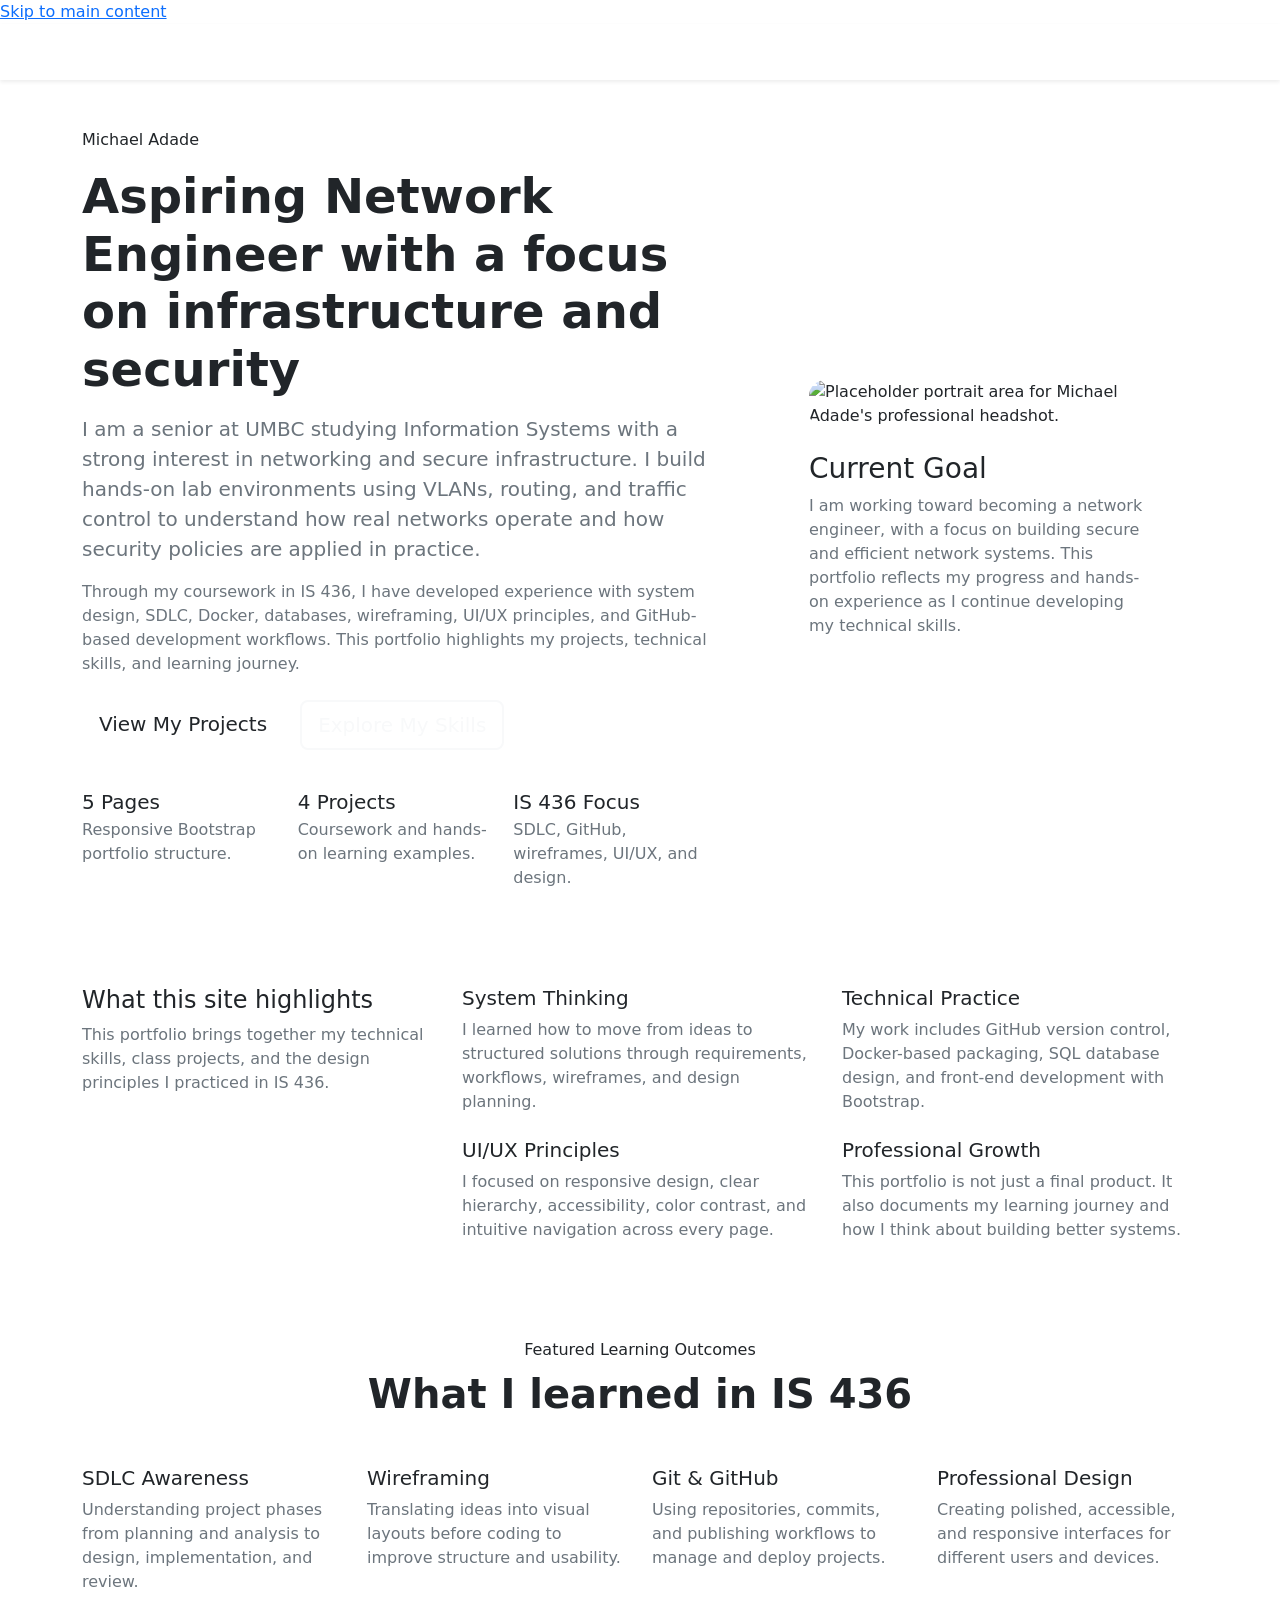
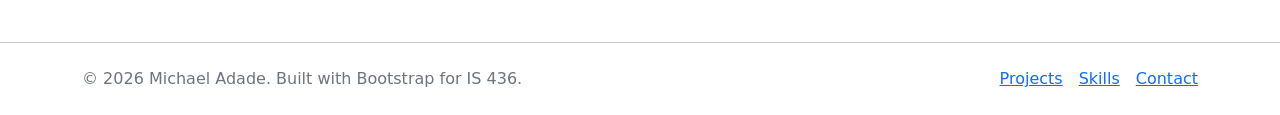
==== index.html @ cfefa36c "Add files via upload" ====
<!DOCTYPE html>
<html lang="en">
<head>
  <meta charset="UTF-8">
  <meta name="viewport" content="width=device-width, initial-scale=1.0">
  <title>Michael Adade | Portfolio</title>
  <meta name="description" content="Professional portfolio for Michael Adade showcasing skills, projects, and IS 436 learning outcomes.">
  <link href="https://cdn.jsdelivr.net/npm/bootstrap@5.3.3/dist/css/bootstrap.min.css" rel="stylesheet">
  <link rel="preconnect" href="https://fonts.googleapis.com">
  <link rel="preconnect" href="https://fonts.gstatic.com" crossorigin>
  <link href="https://fonts.googleapis.com/css2?family=Inter:wght@400;500;600;700;800&display=swap" rel="stylesheet">
  <link rel="stylesheet" href="assets/css/styles.css">
</head>
<body>
  <a class="skip-link" href="#main-content">Skip to main content</a>
  <nav class="navbar navbar-expand-lg navbar-dark sticky-top shadow-sm custom-nav" aria-label="Primary navigation">
    <div class="container">
      <a class="navbar-brand fw-bold" href="index.html">Michael Adade</a>
      <button class="navbar-toggler" type="button" data-bs-toggle="collapse" data-bs-target="#navMenu" aria-controls="navMenu" aria-expanded="false" aria-label="Toggle navigation">
        <span class="navbar-toggler-icon"></span>
      </button>
      <div class="collapse navbar-collapse" id="navMenu">
        <ul class="navbar-nav ms-auto align-items-lg-center gap-lg-2">
          <li class="nav-item"><a class="nav-link active" href="index.html">Home</a></li>
          <li class="nav-item"><a class="nav-link" href="about.html">About</a></li>
          <li class="nav-item"><a class="nav-link" href="portfolio.html">Projects</a></li>
          <li class="nav-item"><a class="nav-link" href="skills.html">Skills & Resume</a></li>
          <li class="nav-item"><a class="nav-link" href="contact.html">Contact</a></li>
        </ul>
      </div>
    </div>
  </nav>

  <main id="main-content">
    <section class="hero-section py-5 py-lg-6">
      <div class="container">
        <div class="row align-items-center g-4 g-lg-5">
          <div class="col-lg-7">
            <span class="eyebrow">Michael Adade</span>
            <h1 class="display-5 fw-bold mt-3">Aspiring Network Engineer with a focus on infrastructure and security</h1>
            <p class="lead text-secondary mt-3">I am a senior at UMBC studying Information Systems with a strong interest in networking and secure infrastructure. I build hands-on lab environments using VLANs, routing, and traffic control to understand how real networks operate and how security policies are applied in practice.</p> 
            <p class="text-secondary"> 
              Through my coursework in IS 436, I have developed experience with system design, SDLC, Docker, databases, wireframing, UI/UX principles, and GitHub-based development workflows. This portfolio highlights my projects, technical skills, and learning journey. 
            </p>

            <div class="d-flex flex-wrap gap-3 mt-4">
              <a href="portfolio.html" class="btn btn-brand btn-lg">View My Projects</a>
              <a href="skills.html" class="btn btn-outline-light btn-lg border-2">Explore My Skills</a>
            </div>
            <div class="hero-metrics row row-cols-1 row-cols-sm-3 g-3 mt-4">
              <div class="col">
                <div class="metric-card h-100">
                  <h2 class="h5 mb-1">5 Pages</h2>
                  <p class="mb-0 text-secondary">Responsive Bootstrap portfolio structure.</p>
                </div>
              </div>
              <div class="col">
                <div class="metric-card h-100">
                  <h2 class="h5 mb-1">4 Projects</h2>
                  <p class="mb-0 text-secondary">Coursework and hands-on learning examples.</p>
                </div>
              </div>
              <div class="col">
                <div class="metric-card h-100">
                  <h2 class="h5 mb-1">IS 436 Focus</h2>
                  <p class="mb-0 text-secondary">SDLC, GitHub, wireframes, UI/UX, and design.</p>
                </div>
              </div>
            </div>
          </div>
          <div class="col-lg-5">
            <div class="profile-panel p-4 p-lg-5">
              <img src="assets/img/profile-placeholder.svg" class="img-fluid rounded-4 mb-4" alt="Placeholder portrait area for Michael Adade's professional headshot.">
              <h2 class="h3">Current Goal</h2>
              <p class="text-secondary mb-0">I am working toward becoming a network engineer, with a focus on building secure and efficient network systems. This portfolio reflects my progress and hands-on experience as I continue developing my technical skills.</p>
            </div>
          </div>
        </div>
      </div>
    </section>

    <section class="py-5 bg-panel">
      <div class="container">
        <div class="row g-4 align-items-stretch">
          <div class="col-lg-4">
            <div class="info-card h-100">
              <h2 class="h4">What this site highlights</h2>
              <p class="text-secondary mb-0">This portfolio brings together my technical skills, class projects, and the design principles I practiced in IS 436.</p>
            </div>
          </div>
          <div class="col-lg-8">
            <div class="row g-4">
              <div class="col-md-6">
                <div class="info-card h-100">
                  <h3 class="h5">System Thinking</h3>
                  <p class="text-secondary mb-0">I learned how to move from ideas to structured solutions through requirements, workflows, wireframes, and design planning.</p>
                </div>
              </div>
              <div class="col-md-6">
                <div class="info-card h-100">
                  <h3 class="h5">Technical Practice</h3>
                  <p class="text-secondary mb-0">My work includes GitHub version control, Docker-based packaging, SQL database design, and front-end development with Bootstrap.</p>
                </div>
              </div>
              <div class="col-md-6">
                <div class="info-card h-100">
                  <h3 class="h5">UI/UX Principles</h3>
                  <p class="text-secondary mb-0">I focused on responsive design, clear hierarchy, accessibility, color contrast, and intuitive navigation across every page.</p>
                </div>
              </div>
              <div class="col-md-6">
                <div class="info-card h-100">
                  <h3 class="h5">Professional Growth</h3>
                  <p class="text-secondary mb-0">This portfolio is not just a final product. It also documents my learning journey and how I think about building better systems.</p>
                </div>
              </div>
            </div>
          </div>
        </div>
      </div>
    </section>

    <section class="py-5">
      <div class="container">
        <div class="section-heading text-center mb-5">
          <span class="eyebrow">Featured Learning Outcomes</span>
          <h2 class="display-6 fw-bold mt-2">What I learned in IS 436</h2>
        </div>
        <div class="row g-4">
          <div class="col-md-6 col-xl-3">
            <div class="outcome-card h-100">
              <h3 class="h5">SDLC Awareness</h3>
              <p class="text-secondary mb-0">Understanding project phases from planning and analysis to design, implementation, and review.</p>
            </div>
          </div>
          <div class="col-md-6 col-xl-3">
            <div class="outcome-card h-100">
              <h3 class="h5">Wireframing</h3>
              <p class="text-secondary mb-0">Translating ideas into visual layouts before coding to improve structure and usability.</p>
            </div>
          </div>
          <div class="col-md-6 col-xl-3">
            <div class="outcome-card h-100">
              <h3 class="h5">Git & GitHub</h3>
              <p class="text-secondary mb-0">Using repositories, commits, and publishing workflows to manage and deploy projects.</p>
            </div>
          </div>
          <div class="col-md-6 col-xl-3">
            <div class="outcome-card h-100">
              <h3 class="h5">Professional Design</h3>
              <p class="text-secondary mb-0">Creating polished, accessible, and responsive interfaces for different users and devices.</p>
            </div>
          </div>
        </div>
      </div>
    </section>
  </main>

  <footer class="py-4 border-top border-secondary-subtle">
    <div class="container d-flex flex-column flex-md-row justify-content-between align-items-md-center gap-2">
      <p class="mb-0 text-secondary">© 2026 Michael Adade. Built with Bootstrap for IS 436.</p>
      <div class="d-flex gap-3">
        <a href="portfolio.html">Projects</a>
        <a href="skills.html">Skills</a>
        <a href="contact.html">Contact</a>
      </div>
    </div>
  </footer>

  <script src="https://cdn.jsdelivr.net/npm/bootstrap@5.3.3/dist/js/bootstrap.bundle.min.js"></script>
  <script src="assets/js/main.js"></script>
</body>
</html>
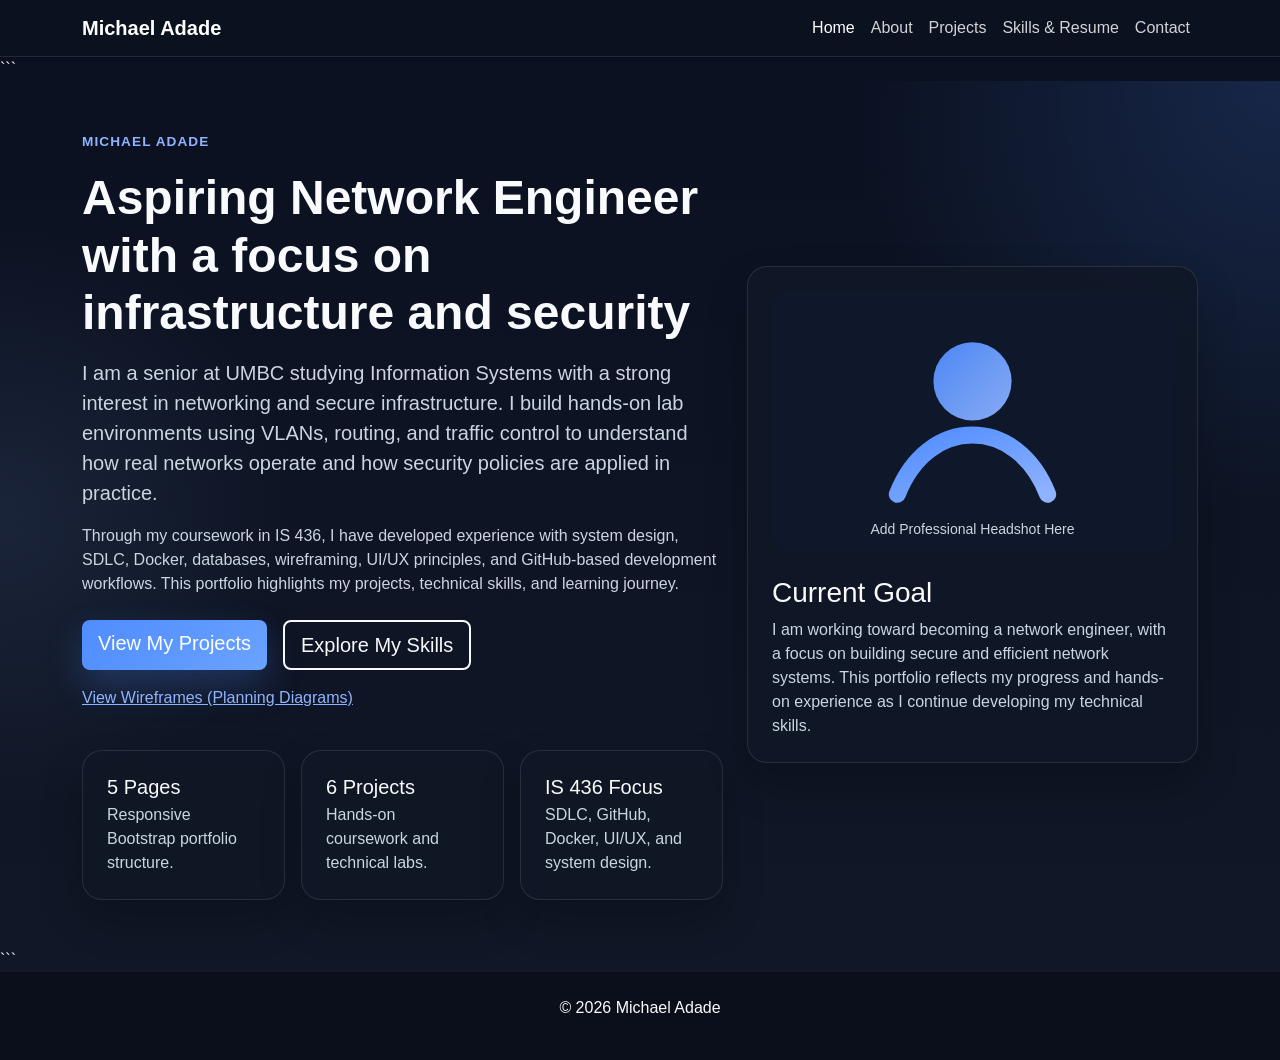
==== commit fe704d1e: "Add files via upload" ====
--- a/index.html
+++ b/index.html
@@ -1,4 +1,5 @@
 <!DOCTYPE html>
+
 <html lang="en">
 <head>
   <meta charset="UTF-8">
@@ -6,21 +7,21 @@
   <title>Michael Adade | Portfolio</title>
   <meta name="description" content="Professional portfolio for Michael Adade showcasing skills, projects, and IS 436 learning outcomes.">
   <link href="https://cdn.jsdelivr.net/npm/bootstrap@5.3.3/dist/css/bootstrap.min.css" rel="stylesheet">
-  <link rel="preconnect" href="https://fonts.googleapis.com">
-  <link rel="preconnect" href="https://fonts.gstatic.com" crossorigin>
   <link href="https://fonts.googleapis.com/css2?family=Inter:wght@400;500;600;700;800&display=swap" rel="stylesheet">
   <link rel="stylesheet" href="assets/css/styles.css">
 </head>
+
 <body>
   <a class="skip-link" href="#main-content">Skip to main content</a>
-  <nav class="navbar navbar-expand-lg navbar-dark sticky-top shadow-sm custom-nav" aria-label="Primary navigation">
+
+  <nav class="navbar navbar-expand-lg navbar-dark sticky-top shadow-sm custom-nav">
     <div class="container">
       <a class="navbar-brand fw-bold" href="index.html">Michael Adade</a>
-      <button class="navbar-toggler" type="button" data-bs-toggle="collapse" data-bs-target="#navMenu" aria-controls="navMenu" aria-expanded="false" aria-label="Toggle navigation">
+      <button class="navbar-toggler" type="button" data-bs-toggle="collapse" data-bs-target="#navMenu">
         <span class="navbar-toggler-icon"></span>
       </button>
       <div class="collapse navbar-collapse" id="navMenu">
-        <ul class="navbar-nav ms-auto align-items-lg-center gap-lg-2">
+        <ul class="navbar-nav ms-auto">
           <li class="nav-item"><a class="nav-link active" href="index.html">Home</a></li>
           <li class="nav-item"><a class="nav-link" href="about.html">About</a></li>
           <li class="nav-item"><a class="nav-link" href="portfolio.html">Projects</a></li>
@@ -32,142 +33,85 @@
   </nav>
 
   <main id="main-content">
-    <section class="hero-section py-5 py-lg-6">
-      <div class="container">
-        <div class="row align-items-center g-4 g-lg-5">
-          <div class="col-lg-7">
-            <span class="eyebrow">Michael Adade</span>
-            <h1 class="display-5 fw-bold mt-3">Aspiring Network Engineer with a focus on infrastructure and security</h1>
-            <p class="lead text-secondary mt-3">I am a senior at UMBC studying Information Systems with a strong interest in networking and secure infrastructure. I build hands-on lab environments using VLANs, routing, and traffic control to understand how real networks operate and how security policies are applied in practice.</p> 
-            <p class="text-secondary"> 
-              Through my coursework in IS 436, I have developed experience with system design, SDLC, Docker, databases, wireframing, UI/UX principles, and GitHub-based development workflows. This portfolio highlights my projects, technical skills, and learning journey. 
-            </p>
 
-            <div class="d-flex flex-wrap gap-3 mt-4">
-              <a href="portfolio.html" class="btn btn-brand btn-lg">View My Projects</a>
-              <a href="skills.html" class="btn btn-outline-light btn-lg border-2">Explore My Skills</a>
-            </div>
-            <div class="hero-metrics row row-cols-1 row-cols-sm-3 g-3 mt-4">
-              <div class="col">
-                <div class="metric-card h-100">
-                  <h2 class="h5 mb-1">5 Pages</h2>
-                  <p class="mb-0 text-secondary">Responsive Bootstrap portfolio structure.</p>
-                </div>
-              </div>
-              <div class="col">
-                <div class="metric-card h-100">
-                  <h2 class="h5 mb-1">4 Projects</h2>
-                  <p class="mb-0 text-secondary">Coursework and hands-on learning examples.</p>
-                </div>
-              </div>
-              <div class="col">
-                <div class="metric-card h-100">
-                  <h2 class="h5 mb-1">IS 436 Focus</h2>
-                  <p class="mb-0 text-secondary">SDLC, GitHub, wireframes, UI/UX, and design.</p>
-                </div>
-              </div>
+```
+<section class="hero-section py-5">
+  <div class="container">
+    <div class="row align-items-center g-4">
+
+      <div class="col-lg-7">
+        <span class="eyebrow">Michael Adade</span>
+
+        <h1 class="display-5 fw-bold mt-3">
+          Aspiring Network Engineer with a focus on infrastructure and security
+        </h1>
+
+        <p class="lead text-secondary mt-3">
+          I am a senior at UMBC studying Information Systems with a strong interest in networking and secure infrastructure. I build hands-on lab environments using VLANs, routing, and traffic control to understand how real networks operate and how security policies are applied in practice.
+        </p>
+
+        <p class="text-secondary">
+          Through my coursework in IS 436, I have developed experience with system design, SDLC, Docker, databases, wireframing, UI/UX principles, and GitHub-based development workflows. This portfolio highlights my projects, technical skills, and learning journey.
+        </p>
+
+        <div class="d-flex flex-wrap gap-3 mt-4">
+          <a href="portfolio.html" class="btn btn-brand btn-lg">View My Projects</a>
+          <a href="skills.html" class="btn btn-outline-light btn-lg border-2">Explore My Skills</a>
+        </div>
+
+        <div class="mt-3">
+          <a href="wireframes.pdf" target="_blank" class="text-decoration-underline">
+            View Wireframes (Planning Diagrams)
+          </a>
+        </div>
+
+        <div class="hero-metrics row row-cols-1 row-cols-sm-3 g-3 mt-4">
+          <div class="col">
+            <div class="metric-card h-100">
+              <h2 class="h5 mb-1">5 Pages</h2>
+              <p class="mb-0 text-secondary">Responsive Bootstrap portfolio structure.</p>
             </div>
           </div>
-          <div class="col-lg-5">
-            <div class="profile-panel p-4 p-lg-5">
-              <img src="assets/img/profile-placeholder.svg" class="img-fluid rounded-4 mb-4" alt="Placeholder portrait area for Michael Adade's professional headshot.">
-              <h2 class="h3">Current Goal</h2>
-              <p class="text-secondary mb-0">I am working toward becoming a network engineer, with a focus on building secure and efficient network systems. This portfolio reflects my progress and hands-on experience as I continue developing my technical skills.</p>
+
+          <div class="col">
+            <div class="metric-card h-100">
+              <h2 class="h5 mb-1">6 Projects</h2>
+              <p class="mb-0 text-secondary">Hands-on coursework and technical labs.</p>
+            </div>
+          </div>
+
+          <div class="col">
+            <div class="metric-card h-100">
+              <h2 class="h5 mb-1">IS 436 Focus</h2>
+              <p class="mb-0 text-secondary">SDLC, GitHub, Docker, UI/UX, and system design.</p>
             </div>
           </div>
         </div>
       </div>
-    </section>
 
-    <section class="py-5 bg-panel">
-      <div class="container">
-        <div class="row g-4 align-items-stretch">
-          <div class="col-lg-4">
-            <div class="info-card h-100">
-              <h2 class="h4">What this site highlights</h2>
-              <p class="text-secondary mb-0">This portfolio brings together my technical skills, class projects, and the design principles I practiced in IS 436.</p>
-            </div>
-          </div>
-          <div class="col-lg-8">
-            <div class="row g-4">
-              <div class="col-md-6">
-                <div class="info-card h-100">
-                  <h3 class="h5">System Thinking</h3>
-                  <p class="text-secondary mb-0">I learned how to move from ideas to structured solutions through requirements, workflows, wireframes, and design planning.</p>
-                </div>
-              </div>
-              <div class="col-md-6">
-                <div class="info-card h-100">
-                  <h3 class="h5">Technical Practice</h3>
-                  <p class="text-secondary mb-0">My work includes GitHub version control, Docker-based packaging, SQL database design, and front-end development with Bootstrap.</p>
-                </div>
-              </div>
-              <div class="col-md-6">
-                <div class="info-card h-100">
-                  <h3 class="h5">UI/UX Principles</h3>
-                  <p class="text-secondary mb-0">I focused on responsive design, clear hierarchy, accessibility, color contrast, and intuitive navigation across every page.</p>
-                </div>
-              </div>
-              <div class="col-md-6">
-                <div class="info-card h-100">
-                  <h3 class="h5">Professional Growth</h3>
-                  <p class="text-secondary mb-0">This portfolio is not just a final product. It also documents my learning journey and how I think about building better systems.</p>
-                </div>
-              </div>
-            </div>
-          </div>
+      <div class="col-lg-5">
+        <div class="profile-panel p-4">
+          <img src="assets/img/profile-placeholder.svg" class="img-fluid rounded-4 mb-4" alt="Portrait of Michael Adade">
+
+          <h2 class="h3">Current Goal</h2>
+          <p class="text-secondary mb-0">
+            I am working toward becoming a network engineer, with a focus on building secure and efficient network systems. This portfolio reflects my progress and hands-on experience as I continue developing my technical skills.
+          </p>
         </div>
       </div>
-    </section>
 
-    <section class="py-5">
-      <div class="container">
-        <div class="section-heading text-center mb-5">
-          <span class="eyebrow">Featured Learning Outcomes</span>
-          <h2 class="display-6 fw-bold mt-2">What I learned in IS 436</h2>
-        </div>
-        <div class="row g-4">
-          <div class="col-md-6 col-xl-3">
-            <div class="outcome-card h-100">
-              <h3 class="h5">SDLC Awareness</h3>
-              <p class="text-secondary mb-0">Understanding project phases from planning and analysis to design, implementation, and review.</p>
-            </div>
-          </div>
-          <div class="col-md-6 col-xl-3">
-            <div class="outcome-card h-100">
-              <h3 class="h5">Wireframing</h3>
-              <p class="text-secondary mb-0">Translating ideas into visual layouts before coding to improve structure and usability.</p>
-            </div>
-          </div>
-          <div class="col-md-6 col-xl-3">
-            <div class="outcome-card h-100">
-              <h3 class="h5">Git & GitHub</h3>
-              <p class="text-secondary mb-0">Using repositories, commits, and publishing workflows to manage and deploy projects.</p>
-            </div>
-          </div>
-          <div class="col-md-6 col-xl-3">
-            <div class="outcome-card h-100">
-              <h3 class="h5">Professional Design</h3>
-              <p class="text-secondary mb-0">Creating polished, accessible, and responsive interfaces for different users and devices.</p>
-            </div>
-          </div>
-        </div>
-      </div>
-    </section>
+    </div>
+  </div>
+</section>
+```
+
   </main>
 
-  <footer class="py-4 border-top border-secondary-subtle">
-    <div class="container d-flex flex-column flex-md-row justify-content-between align-items-md-center gap-2">
-      <p class="mb-0 text-secondary">© 2026 Michael Adade. Built with Bootstrap for IS 436.</p>
-      <div class="d-flex gap-3">
-        <a href="portfolio.html">Projects</a>
-        <a href="skills.html">Skills</a>
-        <a href="contact.html">Contact</a>
-      </div>
-    </div>
+  <footer class="text-center py-4">
+    <p>© 2026 Michael Adade</p>
   </footer>
 
   <script src="https://cdn.jsdelivr.net/npm/bootstrap@5.3.3/dist/js/bootstrap.bundle.min.js"></script>
-  <script src="assets/js/main.js"></script>
+
 </body>
 </html>
--- a/assets/css/styles.css
+++ b/assets/css/styles.css
@@ -0,0 +1,191 @@
+:root {
+  --bg: #0b1220;
+  --bg-soft: #121b2d;
+  --panel: #111827;
+  --panel-soft: #172036;
+  --brand: #4f8cff;
+  --brand-soft: #8fb3ff;
+  --text: #f8fafc;
+  --muted: #cbd5e1;
+  --border: rgba(255, 255, 255, 0.1);
+}
+
+html {
+  scroll-behavior: smooth;
+}
+
+body {
+  font-family: 'Inter', sans-serif;
+  background: linear-gradient(180deg, #0a1020 0%, #111827 100%);
+  color: var(--text);
+}
+
+a {
+  color: var(--brand-soft);
+  text-decoration: none;
+}
+
+a:hover,
+a:focus {
+  color: #ffffff;
+}
+
+.custom-nav {
+  background: rgba(11, 18, 32, 0.92);
+  backdrop-filter: blur(10px);
+  border-bottom: 1px solid var(--border);
+}
+
+.navbar .nav-link {
+  color: rgba(255,255,255,0.82);
+}
+
+.navbar .nav-link.active,
+.navbar .nav-link:hover,
+.navbar .nav-link:focus {
+  color: #fff;
+}
+
+.skip-link {
+  position: absolute;
+  top: -50px;
+  left: 1rem;
+  background: #fff;
+  color: #000;
+  padding: 0.75rem 1rem;
+  border-radius: 0.5rem;
+  z-index: 1000;
+}
+
+.skip-link:focus {
+  top: 1rem;
+}
+
+.hero-section,
+.page-hero {
+  background:
+    radial-gradient(circle at top right, rgba(79, 140, 255, 0.18), transparent 28%),
+    radial-gradient(circle at left center, rgba(143, 179, 255, 0.1), transparent 22%);
+}
+
+.py-lg-6 {
+  padding-top: 6rem;
+  padding-bottom: 6rem;
+}
+
+.eyebrow {
+  display: inline-block;
+  color: var(--brand-soft);
+  font-weight: 700;
+  letter-spacing: 0.08em;
+  text-transform: uppercase;
+  font-size: 0.85rem;
+}
+
+.text-secondary {
+  color: var(--muted) !important;
+}
+
+.btn-brand {
+  background: linear-gradient(135deg, var(--brand), #6aa3ff);
+  border: none;
+  color: #fff;
+  box-shadow: 0 16px 35px rgba(79, 140, 255, 0.25);
+}
+
+.btn-brand:hover,
+.btn-brand:focus {
+  background: linear-gradient(135deg, #4279e0, #5b93f5);
+  color: #fff;
+}
+
+.profile-panel,
+.info-card,
+.outcome-card,
+.content-panel,
+.project-card,
+.metric-card {
+  background: rgba(17, 24, 39, 0.82);
+  border: 1px solid var(--border);
+  border-radius: 1.25rem;
+  padding: 1.5rem;
+  box-shadow: 0 20px 40px rgba(0, 0, 0, 0.22);
+}
+
+.bg-panel {
+  background: rgba(255, 255, 255, 0.02);
+  border-top: 1px solid var(--border);
+  border-bottom: 1px solid var(--border);
+}
+
+.project-card {
+  padding: 2rem;
+}
+
+.project-tag {
+  display: inline-block;
+  padding: 0.35rem 0.7rem;
+  border-radius: 999px;
+  background: rgba(79, 140, 255, 0.15);
+  color: var(--brand-soft);
+  font-size: 0.8rem;
+  font-weight: 700;
+  letter-spacing: 0.04em;
+  text-transform: uppercase;
+}
+
+.skill-pill {
+  background: rgba(143, 179, 255, 0.08);
+  border: 1px solid rgba(143, 179, 255, 0.18);
+  border-radius: 1rem;
+  padding: 1rem 1.1rem;
+  height: 100%;
+  color: #eef2ff;
+  font-weight: 500;
+}
+
+.timeline-list {
+  padding-left: 1.2rem;
+}
+
+.timeline-list li {
+  margin-bottom: 0.8rem;
+  color: var(--muted);
+}
+
+.form-control {
+  background: rgba(255,255,255,0.03);
+  border: 1px solid rgba(255,255,255,0.18);
+  color: var(--text);
+}
+
+.form-control::placeholder {
+  color: #94a3b8;
+}
+
+.form-control:focus {
+  background: rgba(255,255,255,0.05);
+  color: var(--text);
+  border-color: var(--brand);
+  box-shadow: 0 0 0 0.25rem rgba(79, 140, 255, 0.18);
+}
+
+footer {
+  background: rgba(8, 12, 22, 0.7);
+}
+
+@media (max-width: 767.98px) {
+  .display-5,
+  .display-6 {
+    font-size: 2.2rem;
+  }
+
+  .project-card,
+  .content-panel,
+  .profile-panel,
+  .info-card,
+  .outcome-card,
+  .metric-card {
+    padding: 1.25rem;
+  }
+}
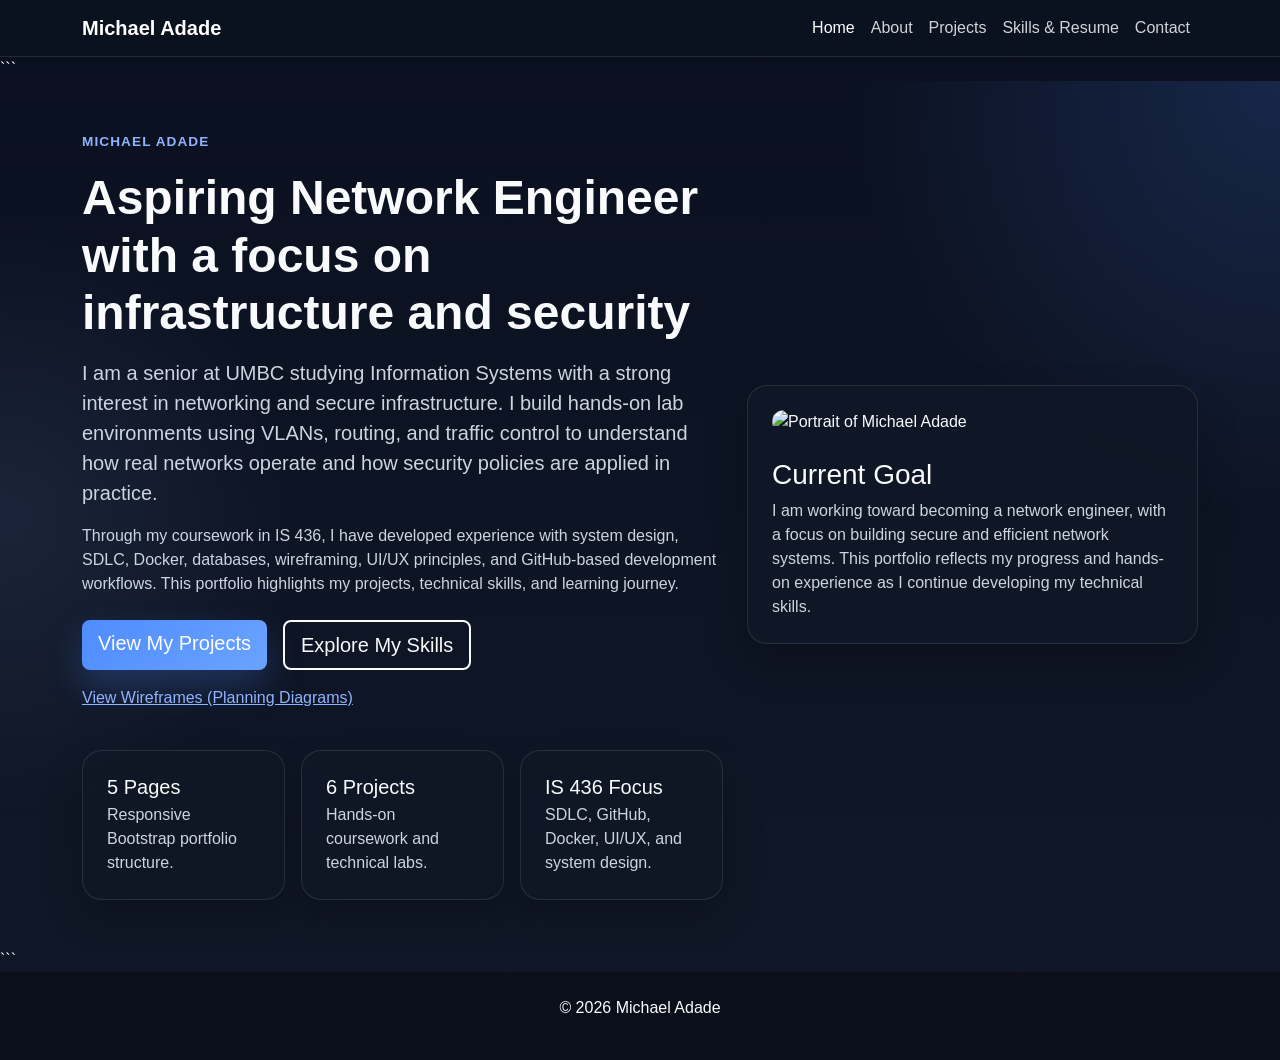
==== commit bbfdbc44: "Add files via upload" ====
--- a/index.html
+++ b/index.html
@@ -91,7 +91,7 @@
 
       <div class="col-lg-5">
         <div class="profile-panel p-4">
-          <img src="assets/img/profile-placeholder.svg" class="img-fluid rounded-4 mb-4" alt="Portrait of Michael Adade">
+          <img src="assets/img/headshot.jpg" class="img-fluid rounded-4 mb-4 w-75" alt="Portrait of Michael Adade">
 
           <h2 class="h3">Current Goal</h2>
           <p class="text-secondary mb-0">
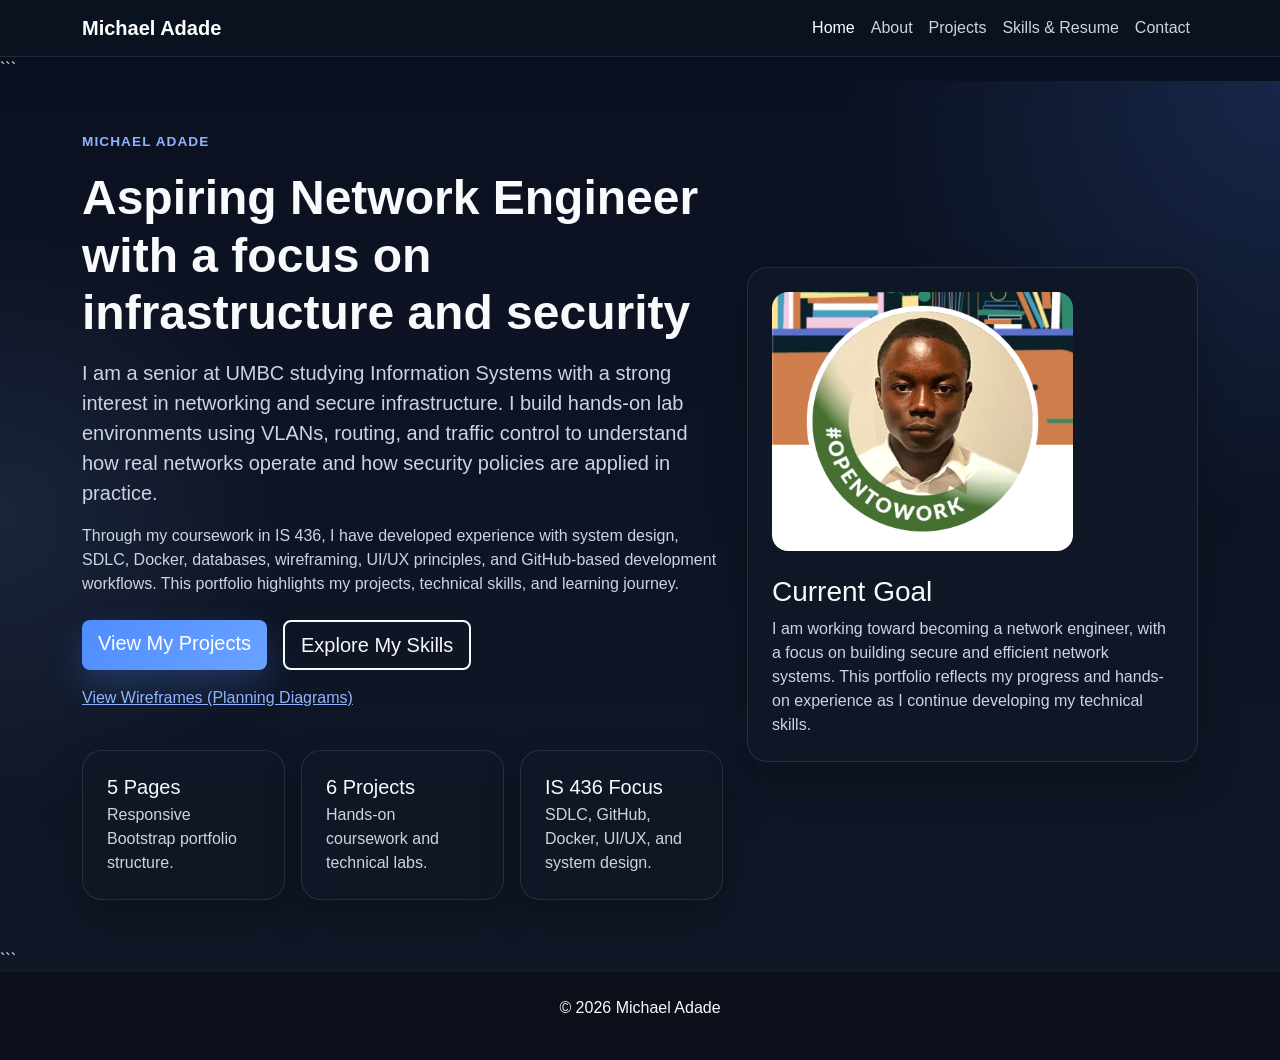
==== commit 649d9df5: "Add files via upload" ====
--- a/index.html
+++ b/index.html
@@ -91,7 +91,7 @@
 
       <div class="col-lg-5">
         <div class="profile-panel p-4">
-          <img src="assets/img/headshot.jpg" class="img-fluid rounded-4 mb-4 w-75" alt="Portrait of Michael Adade">
+          <img src="assets/img/michael.png" class="img-fluid rounded-4 mb-4 w-75" alt="Portrait of Michael Adade">
 
           <h2 class="h3">Current Goal</h2>
           <p class="text-secondary mb-0">
